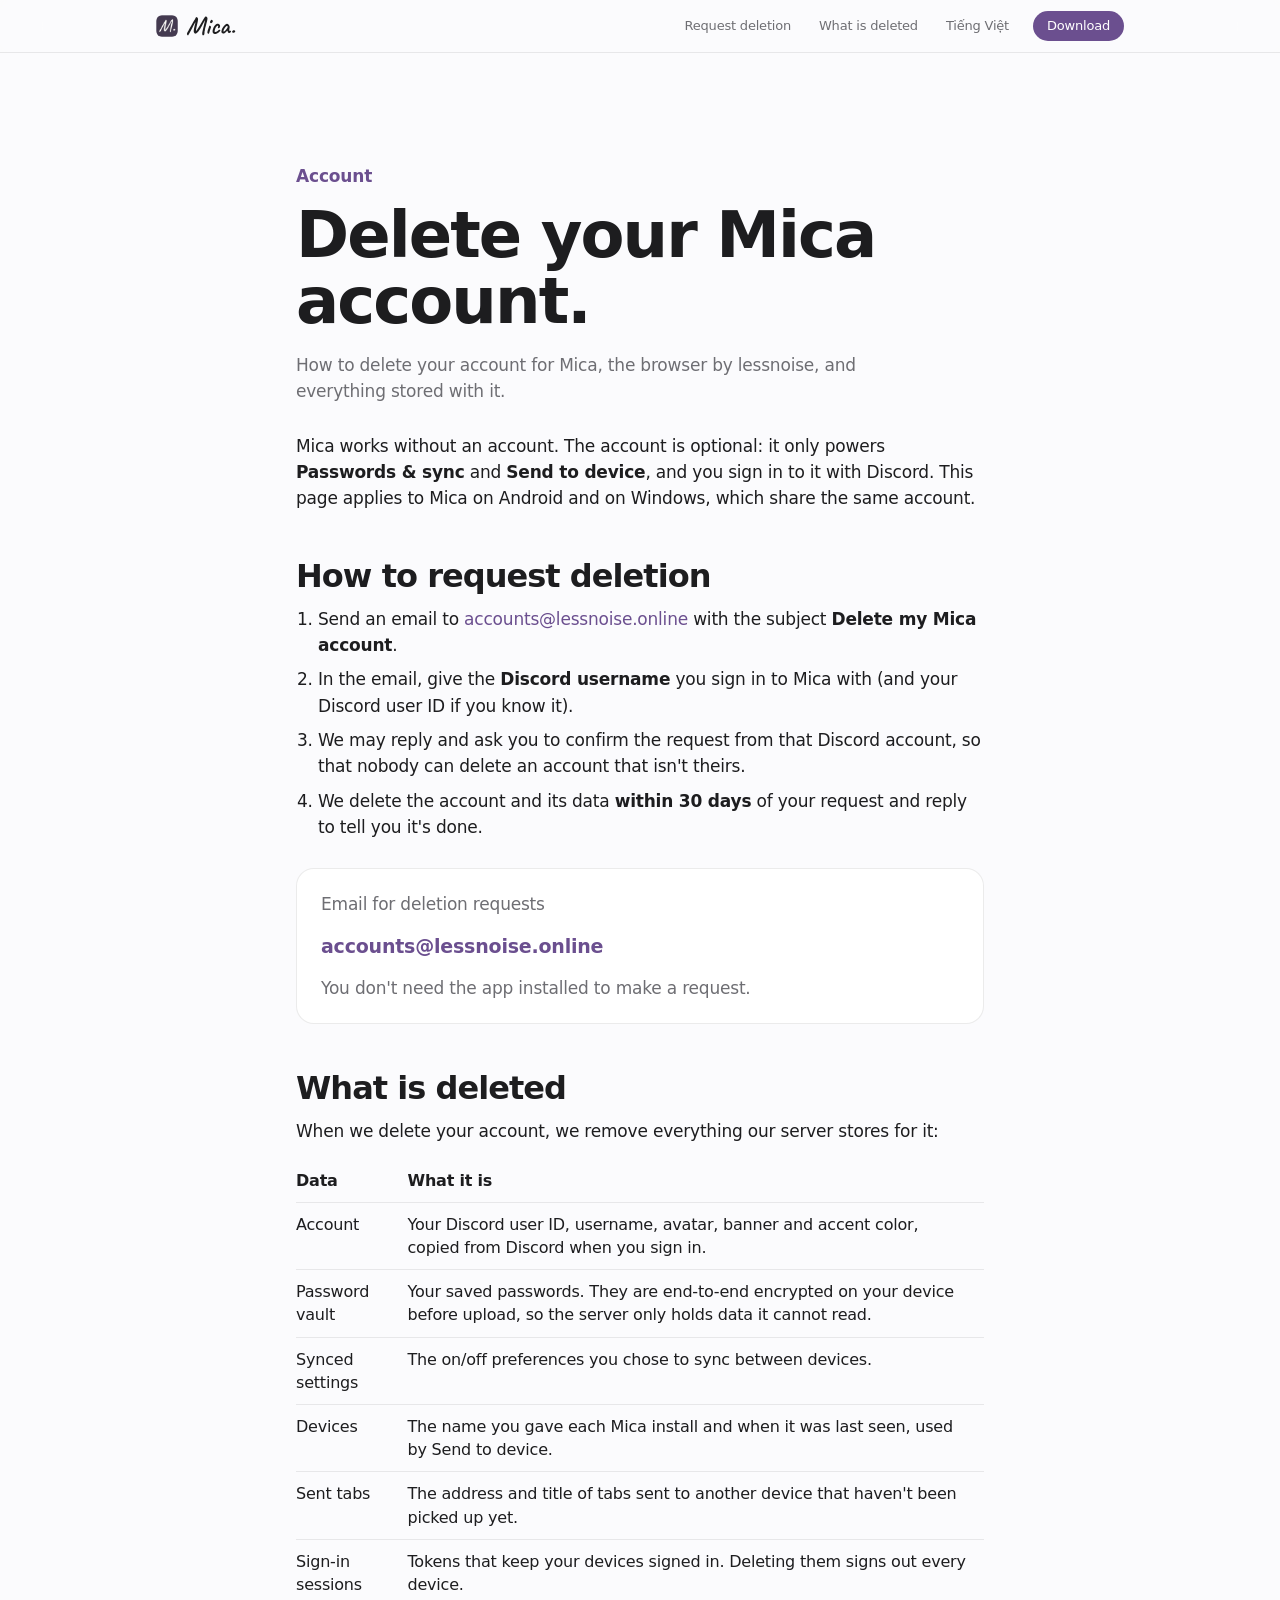
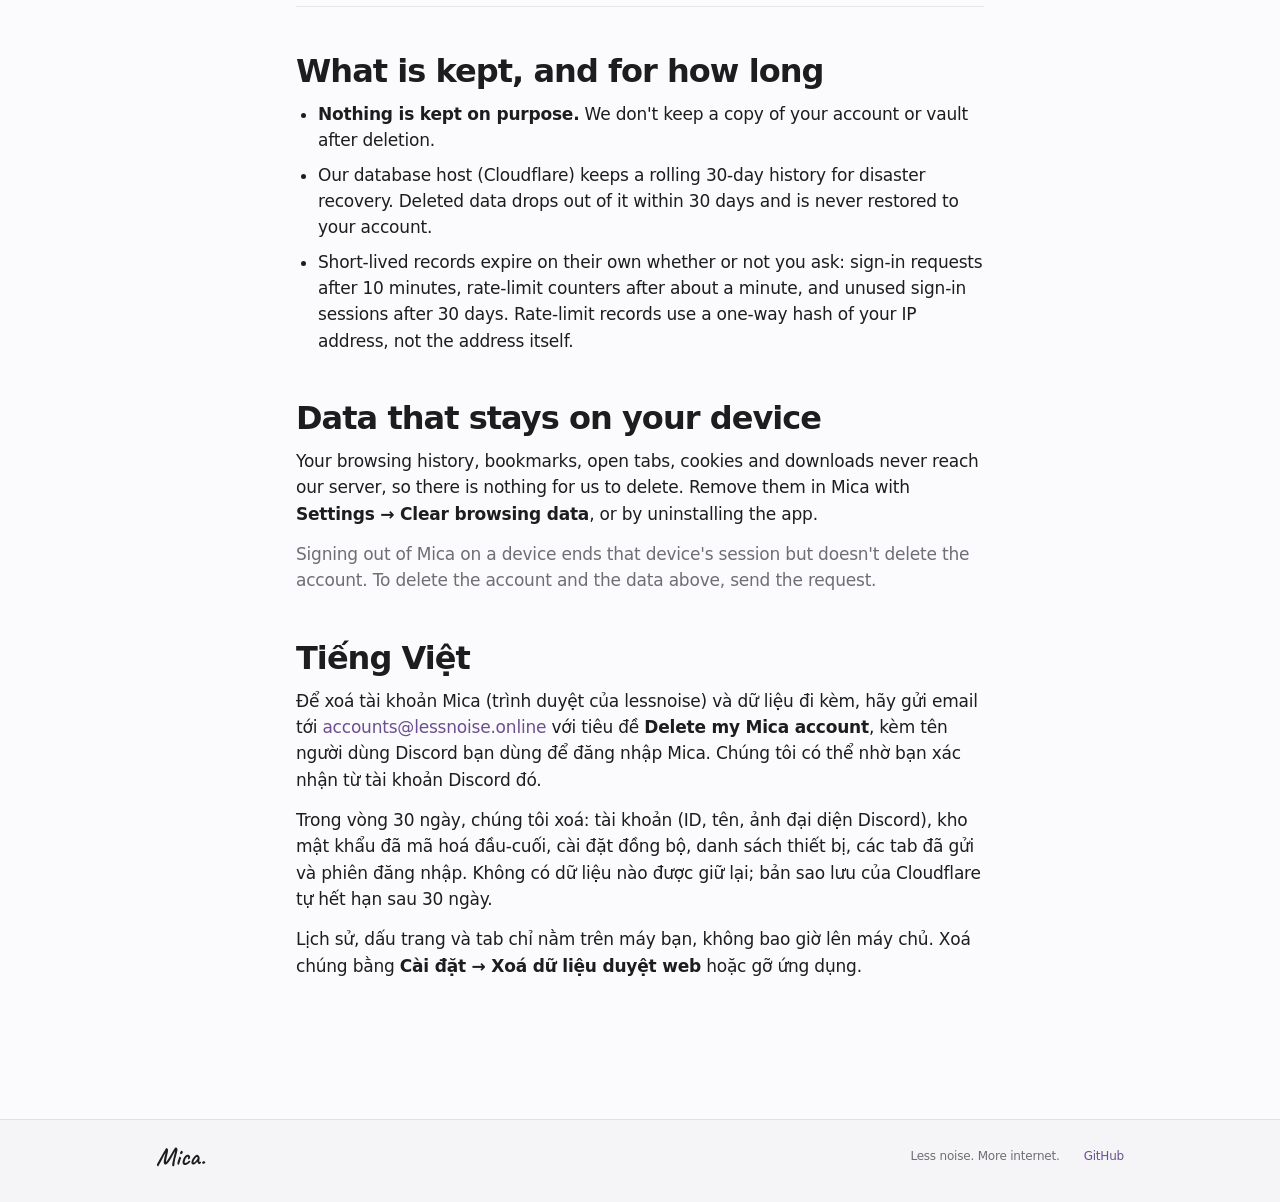
==== delete-account/index.html @ ea2b9a0c "Add account deletion page for Google Play Co-Authored-By: Claude Opus 5.5 <noreply@anthropic.com>" ====
<!doctype html>
<html lang="en">
<head>
<meta charset="utf-8">
<meta name="viewport" content="width=device-width, initial-scale=1">
<title>Delete your Mica account</title>
<meta name="description" content="How to delete your Mica account and the data stored with it. Mica is the browser by lessnoise.">
<link rel="canonical" href="https://lessnoise.online/delete-account">
<meta name="theme-color" content="#fbfbfd" media="(prefers-color-scheme: light)">
<meta name="theme-color" content="#000000" media="(prefers-color-scheme: dark)">
<link rel="icon" href="../assets/Mica.ico">
<link rel="apple-touch-icon" href="../assets/Mica.png">
<link rel="stylesheet" href="../style.css">
<style>
  /* Plain reading page: left-aligned prose on top of the site's tokens. */
  main > section.doc { max-width: 720px; margin: 0 auto; padding: clamp(56px, 9vw, 110px) 16px 0; text-align: left; }
  .doc h1 { font-size: clamp(40px, 7vw, 64px); }
  .doc .lede { margin: 18px 0 28px; }
  .doc h2 { font-size: clamp(24px, 3.4vw, 32px); margin: 48px 0 12px; }
  .doc p, .doc li { font-size: 17px; line-height: 1.55; }
  .doc p { margin: 0 0 14px; }
  .doc ol, .doc ul { margin: 0 0 14px; padding-left: 22px; }
  .doc li { margin-bottom: 8px; }
  .doc .muted { color: var(--muted); }
  .doc .card { margin: 28px 0 0; padding: 22px 24px; border-radius: 18px; background: var(--tile); border: 1px solid var(--line); }
  .doc .card p:last-child { margin-bottom: 0; }
  .doc .mail { font-size: 19px; font-weight: 600; overflow-wrap: anywhere; }
  .doc table { width: 100%; border-collapse: collapse; margin: 0 0 14px; font-size: 16px; }
  .doc th, .doc td { text-align: left; vertical-align: top; padding: 10px 12px 10px 0; border-bottom: 1px solid var(--line); line-height: 1.45; }
  .doc th { font-weight: 600; }
  @media (max-width: 560px) { .doc table, .doc tbody, .doc tr, .doc td { display: block; } .doc thead { display: none; } .doc td { border: 0; padding: 2px 0; } .doc tr { padding: 10px 0; border-bottom: 1px solid var(--line); } .doc td:first-child { font-weight: 600; } }
</style>
</head>
<body>
<header class="nav">
  <div class="nav-inner">
    <a class="brand" href="../" aria-label="Mica home"><img src="../assets/Mica.png" alt="" width="22" height="22"><span>Mica.</span></a>
    <nav aria-label="Sections">
      <a href="#request">Request deletion</a>
      <a href="#data">What is deleted</a>
      <a href="#vi" lang="vi">Tiếng Việt</a>
    </nav>
    <a class="pill pill-small" href="../#download">Download</a>
  </div>
</header>

<main>
  <section class="doc">
    <p class="eyebrow">Account</p>
    <h1>Delete your Mica account.</h1>
    <p class="lede">How to delete your account for Mica, the browser by lessnoise, and everything stored with it.</p>

    <p>Mica works without an account. The account is optional: it only powers <strong>Passwords &amp; sync</strong> and <strong>Send to device</strong>, and you sign in to it with Discord. This page applies to Mica on Android and on Windows, which share the same account.</p>

    <h2 id="request">How to request deletion</h2>
    <ol>
      <li>Send an email to <a class="link" href="mailto:accounts@lessnoise.online?subject=Delete%20my%20Mica%20account">accounts@lessnoise.online</a> with the subject <strong>Delete my Mica account</strong>.</li>
      <li>In the email, give the <strong>Discord username</strong> you sign in to Mica with (and your Discord user ID if you know it).</li>
      <li>We may reply and ask you to confirm the request from that Discord account, so that nobody can delete an account that isn't theirs.</li>
      <li>We delete the account and its data <strong>within 30 days</strong> of your request and reply to tell you it's done.</li>
    </ol>
    <div class="card">
      <p class="muted">Email for deletion requests</p>
      <p class="mail"><a class="link" href="mailto:accounts@lessnoise.online?subject=Delete%20my%20Mica%20account">accounts@lessnoise.online</a></p>
      <p class="muted">You don't need the app installed to make a request.</p>
    </div>

    <h2 id="data">What is deleted</h2>
    <p>When we delete your account, we remove everything our server stores for it:</p>
    <table>
      <thead><tr><th>Data</th><th>What it is</th></tr></thead>
      <tbody>
        <tr><td>Account</td><td>Your Discord user ID, username, avatar, banner and accent color, copied from Discord when you sign in.</td></tr>
        <tr><td>Password vault</td><td>Your saved passwords. They are end-to-end encrypted on your device before upload, so the server only holds data it cannot read.</td></tr>
        <tr><td>Synced settings</td><td>The on/off preferences you chose to sync between devices.</td></tr>
        <tr><td>Devices</td><td>The name you gave each Mica install and when it was last seen, used by Send to device.</td></tr>
        <tr><td>Sent tabs</td><td>The address and title of tabs sent to another device that haven't been picked up yet.</td></tr>
        <tr><td>Sign-in sessions</td><td>Tokens that keep your devices signed in. Deleting them signs out every device.</td></tr>
      </tbody>
    </table>

    <h2>What is kept, and for how long</h2>
    <ul>
      <li><strong>Nothing is kept on purpose.</strong> We don't keep a copy of your account or vault after deletion.</li>
      <li>Our database host (Cloudflare) keeps a rolling 30-day history for disaster recovery. Deleted data drops out of it within 30 days and is never restored to your account.</li>
      <li>Short-lived records expire on their own whether or not you ask: sign-in requests after 10 minutes, rate-limit counters after about a minute, and unused sign-in sessions after 30 days. Rate-limit records use a one-way hash of your IP address, not the address itself.</li>
    </ul>

    <h2>Data that stays on your device</h2>
    <p>Your browsing history, bookmarks, open tabs, cookies and downloads never reach our server, so there is nothing for us to delete. Remove them in Mica with <strong>Settings → Clear browsing data</strong>, or by uninstalling the app.</p>
    <p class="muted">Signing out of Mica on a device ends that device's session but doesn't delete the account. To delete the account and the data above, send the request.</p>

    <h2 id="vi" lang="vi">Tiếng Việt</h2>
    <div lang="vi">
      <p>Để xoá tài khoản Mica (trình duyệt của lessnoise) và dữ liệu đi kèm, hãy gửi email tới <a class="link" href="mailto:accounts@lessnoise.online?subject=Delete%20my%20Mica%20account">accounts@lessnoise.online</a> với tiêu đề <strong>Delete my Mica account</strong>, kèm tên người dùng Discord bạn dùng để đăng nhập Mica. Chúng tôi có thể nhờ bạn xác nhận từ tài khoản Discord đó.</p>
      <p>Trong vòng 30 ngày, chúng tôi xoá: tài khoản (ID, tên, ảnh đại diện Discord), kho mật khẩu đã mã hoá đầu-cuối, cài đặt đồng bộ, danh sách thiết bị, các tab đã gửi và phiên đăng nhập. Không có dữ liệu nào được giữ lại; bản sao lưu của Cloudflare tự hết hạn sau 30 ngày.</p>
      <p>Lịch sử, dấu trang và tab chỉ nằm trên máy bạn, không bao giờ lên máy chủ. Xoá chúng bằng <strong>Cài đặt → Xoá dữ liệu duyệt web</strong> hoặc gỡ ứng dụng.</p>
    </div>
  </section>
</main>

<footer>
  <div class="foot-inner">
    <span class="wordmark">Mica.</span>
    <span>Less noise. More internet.</span>
    <a class="link" href="https://github.com/RumiDaNeko/mica.">GitHub</a>
  </div>
</footer>
</body>
</html>
---- style.css ----
@font-face { font-family: "Caveat"; src: url("assets/Caveat.ttf") format("truetype"); font-display: swap; }

:root {
  --bg: #fbfbfd;
  --bg-alt: #f5f5f7;
  --tile: #ffffff;
  --ink: #1d1d1f;
  --muted: #6e6e73;
  --line: rgba(0, 0, 0, .08);
  --accent: #6b4f8f;
  --accent-ink: #ffffff;
  --tint: linear-gradient(95deg, #6b4f8f 10%, #a65e9a 60%, #d27a7a);
  --nav: rgba(251, 251, 253, .72);
  --shadow: 0 30px 60px -30px rgba(0, 0, 0, .35);
  /* Device frames: silver aluminium in light mode. */
  --metal-1: #e3e3e8; --metal-2: #c7c7cc; --metal-3: #8e8e93;
  --bezel: #0b0b0c;
  --font: -apple-system, BlinkMacSystemFont, "SF Pro Display", "Segoe UI Variable Display", "Segoe UI", system-ui, sans-serif;
}
@media (prefers-color-scheme: dark) {
  :root {
    --bg: #000000;
    --bg-alt: #0b0b0d;
    --tile: #161618;
    --ink: #f5f5f7;
    --muted: #a1a1a6;
    --line: rgba(255, 255, 255, .12);
    --accent: #c9b3ea;
    --accent-ink: #1d1d1f;
    --tint: linear-gradient(95deg, #c9b3ea 10%, #e7a6d6 60%, #f3b3a2);
    --nav: rgba(22, 22, 24, .72);
    --shadow: 0 30px 70px -24px rgba(0, 0, 0, .9);
    /* Space grey frames in dark mode. */
    --metal-1: #5a5a60; --metal-2: #3a3a3e; --metal-3: #1f1f22;
  }
}

* { box-sizing: border-box; }
html { scroll-behavior: smooth; -webkit-text-size-adjust: 100%; }
body { margin: 0; background: var(--bg); color: var(--ink); font: 17px/1.47 var(--font); letter-spacing: -0.012em; -webkit-font-smoothing: antialiased; overflow-x: hidden; }
a { color: inherit; text-decoration: none; }
img { display: block; max-width: 100%; height: auto; }
h1, h2, h3 { margin: 0; font-weight: 700; letter-spacing: -0.03em; }
.muted { color: var(--muted); }
.tint { background: var(--tint); -webkit-background-clip: text; background-clip: text; color: transparent; }

/* ---------- Nav ---------- */
.nav { position: sticky; top: 0; z-index: 10; background: var(--nav); backdrop-filter: saturate(180%) blur(20px); -webkit-backdrop-filter: saturate(180%) blur(20px); border-bottom: 1px solid var(--line); }
.nav-inner { max-width: 1000px; margin: 0 auto; height: 52px; padding: 0 16px; display: flex; align-items: center; gap: 24px; }
.brand { display: flex; align-items: center; gap: 8px; margin-right: auto; }
.brand img { border-radius: 6px; }
.brand span, .wordmark { font: 600 26px/1 "Caveat", cursive; letter-spacing: 0; }
.nav nav { display: flex; gap: 28px; font-size: 13px; }
.nav nav a { color: var(--muted); transition: color .2s; }
.nav nav a:hover { color: var(--ink); }

/* ---------- Buttons and links ---------- */
.pill { display: inline-flex; align-items: center; justify-content: center; gap: 8px; padding: 12px 24px; border-radius: 980px; background: var(--accent); color: var(--accent-ink); font-size: 17px; font-weight: 500; transition: filter .2s, transform .2s; }
.pill:hover { filter: brightness(1.08); }
.pill:active { transform: scale(.98); }
.pill svg { width: 18px; height: 18px; fill: none; stroke: currentColor; stroke-width: 2; stroke-linecap: round; stroke-linejoin: round; }
.pill-small { padding: 5px 14px; font-size: 13px; }
.pill-quiet { background: transparent; color: var(--accent); box-shadow: inset 0 0 0 1.5px var(--accent); }
.link { color: var(--accent); }
.link:hover { text-decoration: underline; }

/* ---------- Sections ---------- */
main > section { padding: clamp(80px, 12vw, 150px) 16px 0; text-align: center; }
.eyebrow { margin: 0 0 10px; font-size: clamp(17px, 2vw, 21px); font-weight: 600; color: var(--accent); letter-spacing: -0.01em; }
h1 { font-size: clamp(48px, 9vw, 96px); line-height: 1.02; }
h2 { font-size: clamp(36px, 6vw, 64px); line-height: 1.06; }
.lede { max-width: 640px; margin: 20px auto 0; font-size: clamp(19px, 2.3vw, 24px); line-height: 1.38; color: var(--muted); font-weight: 500; }
.hero { padding-top: clamp(56px, 9vw, 110px) !important; }
.cta { display: flex; flex-wrap: wrap; align-items: center; justify-content: center; gap: 14px 28px; margin-top: 32px; }
.meta { margin: 14px 0 0; font-size: 14px; color: var(--muted); min-height: 1.5em; }

/* ---------- Laptop frame ---------- */
.stage { margin: clamp(48px, 7vw, 80px) auto 0; max-width: 1060px; padding: 0 clamp(0px, 3vw, 40px); }
.laptop { position: relative; }
.lid {
  position: relative; background: var(--bezel);
  border-radius: clamp(10px, 2vw, 24px) clamp(10px, 2vw, 24px) 0 0;
  padding: clamp(10px, 2vw, 22px) clamp(10px, 2vw, 22px) clamp(14px, 2.6vw, 30px);
  box-shadow: 0 0 0 clamp(1px, .25vw, 3px) var(--metal-2), var(--shadow);
}
.camera { position: absolute; top: clamp(4px, .8vw, 9px); left: 50%; width: clamp(4px, .5vw, 6px); height: clamp(4px, .5vw, 6px); border-radius: 50%; background: #2a2a2e; transform: translateX(-50%); box-shadow: inset 0 0 0 1px #3d3d42; }
.display { aspect-ratio: 1280 / 840; overflow: hidden; border-radius: 3px; background: #000; }
.display img { width: 100%; height: 100%; object-fit: cover; object-position: top left; }
.base {
  position: relative; width: 116%; margin-left: -8%; height: clamp(12px, 1.9vw, 24px);
  background: linear-gradient(180deg, var(--metal-1) 0%, var(--metal-2) 45%, var(--metal-3) 100%);
  border-radius: 2px 2px 50% 50% / 2px 2px 100% 100%;
  box-shadow: 0 18px 30px -18px rgba(0, 0, 0, .55);
}
.notch { display: block; width: 14%; height: 45%; margin: 0 auto; background: linear-gradient(180deg, var(--metal-3), var(--metal-2)); border-radius: 0 0 12px 12px; opacity: .55; }

/* ---------- Close-up intro ---------- */
/* Always black, like a product film; space grey hardware in both themes. */
main > section.closeup { padding: 0; margin-top: clamp(80px, 12vw, 150px); background: #000; color: #f5f5f7; --metal-1: #5a5a60; --metal-2: #3a3a3e; --metal-3: #1f1f22; --shadow: 0 30px 80px -20px rgba(0, 0, 0, .9); }
.closeup-sticky { position: relative; display: flex; flex-direction: column; align-items: center; gap: 40px; padding: clamp(72px, 10vw, 120px) 16px; overflow: hidden; }
.closeup .eyebrow { color: #c9b3ea; }
.closeup-device { width: min(980px, 86vw, 92vh); transform-origin: 0 0; }
.closeup-caption { margin: 0; max-width: 560px; font-size: clamp(19px, 2.3vw, 24px); line-height: 1.38; font-weight: 500; color: #a1a1a6; }
.beam { display: none; }
/* Scroll-driven version (app.js adds .animated): the stage pins while the section scrolls past. */
.closeup.animated { height: 380vh; }
.closeup.animated .closeup-sticky { position: sticky; top: 0; height: 100vh; height: 100svh; display: block; padding: 0; }
.closeup.animated .closeup-head { position: absolute; left: 0; right: 0; top: 13vh; z-index: 2; padding: 0 16px; opacity: 0; }
.closeup.animated .closeup-device { position: absolute; left: 50%; top: 50%; opacity: 0; will-change: transform, opacity; }
.closeup.animated .closeup-caption { position: absolute; left: 0; right: 0; bottom: 7vh; margin: 0 auto; padding: 0 16px; opacity: 0; z-index: 2; }
.closeup.animated .beam { display: block; position: absolute; inset: 0; pointer-events: none; z-index: 1; }
.beam-line { position: absolute; left: 50%; top: 0; width: 2px; height: 46vh; margin-left: -1px; background: linear-gradient(to bottom, rgba(255, 255, 255, 0), #fff); box-shadow: 0 0 18px 4px rgba(255, 255, 255, .45); transform-origin: top; transform: scaleY(0); }
.beam-cone { position: absolute; left: 50%; top: 0; width: 70vw; height: 80vh; margin-left: -35vw; background: radial-gradient(60% 100% at 50% 0%, rgba(255, 255, 255, .16), rgba(255, 255, 255, 0) 70%); opacity: 0; }
.beam-spot { position: absolute; left: 50%; top: 46vh; width: 18vw; height: 4vh; margin: -2vh 0 0 -9vw; border-radius: 50%; background: radial-gradient(closest-side, rgba(255, 255, 255, .55), rgba(255, 255, 255, 0)); filter: blur(4px); opacity: 0; }

/* ---------- Hero laptop lid (opened by scrolling, see app.js) ---------- */
.hero .laptop { perspective: 2400px; }
.hero .lid { transform-origin: 50% 100%; will-change: transform; }

/* ---------- Statement: words light up as you scroll ---------- */
main > section.statement { max-width: 1000px; margin: 0 auto; text-align: left; }
.statement-text { margin: 0; font-size: clamp(32px, 5.2vw, 60px); line-height: 1.12; font-weight: 700; letter-spacing: -0.035em; }
.statement-text .w { opacity: .16; transition: opacity .3s ease; }
.statement-text .w.lit { opacity: 1; }

/* ---------- Stacked screenshots (before / after) ---------- */
.layers { position: relative; }
.layers img { display: block; width: 100%; }
.layers .layer-after { position: absolute; inset: 0; height: 100%; object-fit: cover; object-position: top left; }

/* ---------- Spotlight keys scene ---------- */
main > section.keys { background: var(--bg-alt); padding-bottom: clamp(80px, 12vw, 150px); margin-top: clamp(80px, 12vw, 150px); }
.keys-sticky { display: flex; flex-direction: column; align-items: center; gap: 36px; }
.keycaps { display: flex; align-items: center; gap: 14px; }
.keycaps kbd { display: grid; place-items: center; min-width: 84px; height: 84px; padding: 0 22px; border-radius: 16px; font: 600 24px var(--font); color: var(--ink); background: linear-gradient(180deg, #ffffff, #f1f1f4); box-shadow: inset 0 1px 0 #fff, 0 6px 0 #c7c7cc, 0 14px 26px -8px rgba(0, 0, 0, .3); transition: none; }
.keycaps .plus { font-size: 28px; color: var(--muted); font-weight: 500; }
.keys-monitor { width: min(880px, 86vw); margin: 0; }
.keys-caption, .themes-caption { margin: 0; max-width: 600px; font-size: clamp(19px, 2.3vw, 24px); line-height: 1.38; font-weight: 500; color: var(--muted); }
@media (prefers-color-scheme: dark) {
  .keycaps kbd { background: linear-gradient(180deg, #3a3a3e, #2c2c2e); box-shadow: inset 0 1px 0 rgba(255, 255, 255, .12), 0 6px 0 #111113, 0 14px 26px -8px rgba(0, 0, 0, .8); }
}

/* ---------- Light to dark scene ---------- */
main > section.themes { margin-top: clamp(80px, 12vw, 150px); padding-bottom: clamp(80px, 12vw, 150px); }
.themes-sticky { display: flex; flex-direction: column; align-items: center; gap: 36px; }
.themes-laptop { width: min(940px, 86vw); }
.sweep { display: none; }

/* ---------- Pinned scenes (app.js adds .animated) ---------- */
.animated .keys-sticky, .animated .themes-sticky { position: sticky; top: 0; height: 100vh; height: 100svh; display: block; padding: 0; overflow: hidden; }
main > section.keys.animated { height: 340vh; padding: 0; }
main > section.themes.animated { height: 320vh; padding: 0; transition: none; }
.animated .keys-head, .animated .themes-head { position: absolute; left: 0; right: 0; top: 9vh; padding: 0 16px; z-index: 3; }
.animated .keycaps { position: absolute; left: 50%; top: 50%; z-index: 4; transform: translate(-50%, -50%); }
.animated .keys-monitor, .animated .themes-laptop { position: absolute; left: 50%; top: 56%; transform: translate(-50%, -50%); width: min(880px, 84vw, 80vh); will-change: transform; }
.animated .keys-caption, .animated .themes-caption { position: absolute; left: 0; right: 0; bottom: 6vh; margin: 0 auto; padding: 0 16px; opacity: 0; z-index: 3; }
/* The Spotlight caption lands over the zoomed screen: fade the screen out behind it. */
.animated .keys-caption { bottom: 0; max-width: none; padding: 150px max(16px, calc(50% - 320px)) 8vh; background: linear-gradient(to bottom, transparent, var(--bg-alt) 62%); }
.animated .layer-after { will-change: opacity, clip-path; }
.animated .sweep { display: block; position: absolute; top: 0; bottom: 0; left: 100%; width: 3px; margin-left: -1.5px; background: #fff; box-shadow: 0 0 24px 6px rgba(255, 255, 255, .7), 0 0 80px 20px rgba(201, 179, 234, .45); opacity: 0; z-index: 2; }

/* ---------- Monitor frame ---------- */
.monitor { max-width: 960px; margin: clamp(44px, 6vw, 72px) auto 0; }
.panel { background: var(--bezel); padding: clamp(7px, 1.1vw, 14px); border-radius: clamp(10px, 1.6vw, 20px); box-shadow: 0 0 0 clamp(1px, .2vw, 2px) var(--metal-2), var(--shadow); }
.panel img { width: 100%; border-radius: 3px; }
.neck { width: 15%; height: clamp(36px, 7vw, 92px); margin: 0 auto; background: linear-gradient(90deg, var(--metal-2), var(--metal-1) 50%, var(--metal-2)); clip-path: polygon(10% 0, 90% 0, 100% 100%, 0 100%); }
.foot { width: 32%; height: clamp(6px, .9vw, 11px); margin: 0 auto; background: linear-gradient(180deg, var(--metal-1), var(--metal-3)); border-radius: 3px 3px 12px 12px; box-shadow: 0 14px 24px -12px rgba(0, 0, 0, .5); }

/* ---------- Feature tiles ---------- */
.features { max-width: 1080px; margin: 0 auto; }
.bento { display: grid; grid-template-columns: repeat(3, 1fr); grid-auto-flow: dense; gap: 20px; margin-top: clamp(40px, 6vw, 64px); text-align: left; }
.tile { position: relative; display: flex; flex-direction: column; min-height: 440px; padding: clamp(24px, 3vw, 36px) clamp(24px, 3vw, 36px) 0; border-radius: 28px; background: var(--tile); overflow: hidden; box-shadow: 0 1px 0 var(--line), 0 12px 40px -24px rgba(0, 0, 0, .25); }
.tile-wide { grid-column: span 2; }
.tile-tall { grid-row: span 2; }
.tile-dark { background: #000; color: #f5f5f7; }
.tile-dark .tile-copy p:not(.eyebrow) { color: #a1a1a6; }
.tile-dark .eyebrow { color: #c9b3ea; }
.tile-copy { max-width: 440px; }
.tile .eyebrow { font-size: 15px; margin-bottom: 6px; }
.tile h3 { font-size: clamp(24px, 2.6vw, 32px); line-height: 1.1; }
.tile-copy p:not(.eyebrow) { margin: 10px 0 0; color: var(--muted); font-size: 17px; }
/* Screenshots bleed off the bottom of their tile; tall ones are cropped from the top so tiles stay even. */
.shot-float { margin: 28px 0 -28px; width: 100%; max-height: 340px; object-fit: cover; object-position: top; border-radius: 14px; box-shadow: 0 0 0 1px var(--line), 0 24px 50px -22px rgba(0, 0, 0, .45); }
.tile-wide .shot-float { width: 82%; max-height: 300px; margin-left: auto; margin-right: auto; }
/* The sidebar capture has a transparent background; give it the light theme it was taken in. */
.shot-sidebar { margin: 28px auto -40px; width: min(62%, 260px); border-radius: 18px; background: #faf8f4; box-shadow: 0 0 0 1px var(--line), 0 24px 50px -22px rgba(0, 0, 0, .45); }

/* ---------- Download ---------- */
.download { max-width: 960px; margin: 0 auto; }
.options { display: grid; grid-template-columns: repeat(2, 1fr); gap: 20px; margin-top: clamp(36px, 5vw, 56px); }
.option { position: relative; display: flex; flex-direction: column; align-items: center; gap: 10px; padding: 40px 28px 32px; border-radius: 28px; background: var(--tile); box-shadow: 0 1px 0 var(--line), 0 12px 40px -24px rgba(0, 0, 0, .25); }
.option.recommended { box-shadow: 0 0 0 2px var(--accent), 0 18px 50px -24px rgba(107, 79, 143, .5); }
.option h3 { font-size: 32px; }
.option p { margin: 0; color: var(--muted); max-width: 320px; }
.option .size { font-size: 15px; font-weight: 600; color: var(--ink); }
.option .pill { margin-top: auto; }
.option > p:last-of-type { margin-bottom: 18px; }
.badge { position: absolute; top: -13px; left: 50%; transform: translateX(-50%); padding: 4px 12px; border-radius: 980px; background: var(--accent); color: var(--accent-ink); font-size: 12px; font-weight: 600; white-space: nowrap; }
.fine { max-width: 640px; margin: 28px auto 0; font-size: 14px; color: var(--muted); }

/* ---------- Releases ---------- */
.releases { max-width: 820px; margin: 0 auto; }
.release-list { list-style: none; padding: 0; margin: 40px 0 24px; display: grid; gap: 16px; text-align: left; }
.release-list li { background: var(--tile); border-radius: 22px; padding: 24px 28px; box-shadow: 0 1px 0 var(--line); }
.release-list .head { display: flex; flex-wrap: wrap; align-items: baseline; gap: 6px 14px; }
.release-list h3 { font-size: 22px; letter-spacing: -0.02em; }
.release-list .badge-inline { font-size: 12px; font-weight: 600; color: var(--accent); }
.release-list time { font-size: 14px; color: var(--muted); }
.release-list .notes { margin-top: 10px; color: var(--muted); font-size: 15px; white-space: pre-line; overflow-wrap: anywhere; }
.release-list .notes:empty { display: none; }
.release-list .notes.clamped { max-height: 9.6em; overflow: hidden; -webkit-mask-image: linear-gradient(#000 55%, transparent); mask-image: linear-gradient(#000 55%, transparent); }
.release-list .more { margin-top: 8px; padding: 0; border: 0; background: none; color: var(--accent); font: 500 15px var(--font); cursor: pointer; }

/* ---------- Footer ---------- */
footer { margin-top: clamp(80px, 12vw, 140px); background: var(--bg-alt); border-top: 1px solid var(--line); }
.foot-inner { max-width: 1000px; margin: 0 auto; padding: 24px 16px 32px; display: flex; flex-wrap: wrap; align-items: center; gap: 8px 24px; font-size: 12px; color: var(--muted); }
.foot-inner .wordmark { color: var(--ink); margin-right: auto; }

/* ---------- Scroll reveal (only when JS runs, so content is never hidden without it) ---------- */
.js .reveal, .js .reveal-scale { opacity: 0; transition: opacity 1s cubic-bezier(.2, .7, .2, 1), transform 1s cubic-bezier(.2, .7, .2, 1); }
.js .reveal { transform: translateY(28px); }
.js .reveal-scale { transform: translateY(40px) scale(.94); transition-duration: 1.3s; }
.js .reveal.in, .js .reveal-scale.in { opacity: 1; transform: none; }

/* ---------- Narrow screens ---------- */
@media (max-width: 860px) {
  .bento { grid-template-columns: 1fr; }
  .tile-wide, .tile-tall { grid-column: auto; grid-row: auto; }
  .tile { min-height: 0; }
  .tile-wide .shot-float { width: 100%; }
  .options { grid-template-columns: 1fr; gap: 28px; }
}
@media (max-width: 600px) {
  .nav nav { display: none; }
  .base { width: 108%; margin-left: -4%; }
}
@media (prefers-reduced-motion: reduce) {
  html { scroll-behavior: auto; }
  .js .reveal, .js .reveal-scale { opacity: 1; transform: none; transition: none; }
  .pill { transition: none; }
}
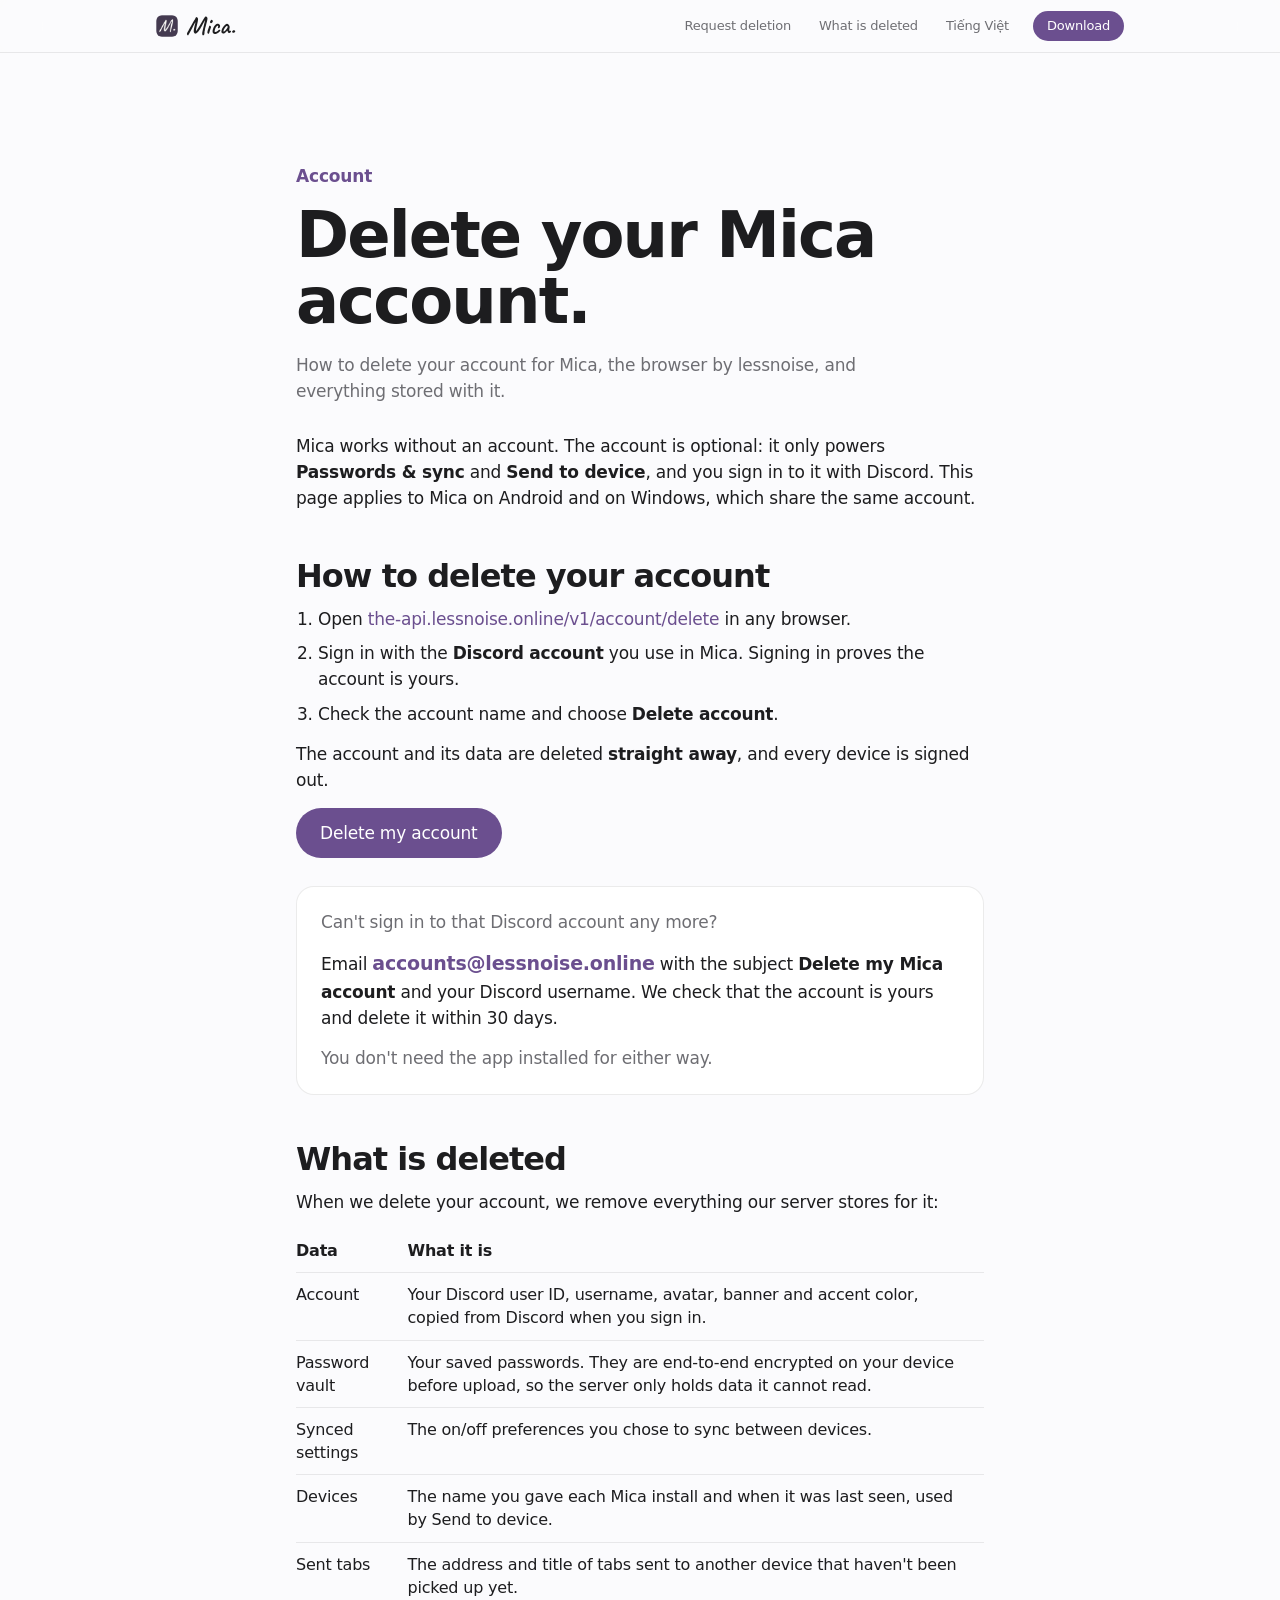
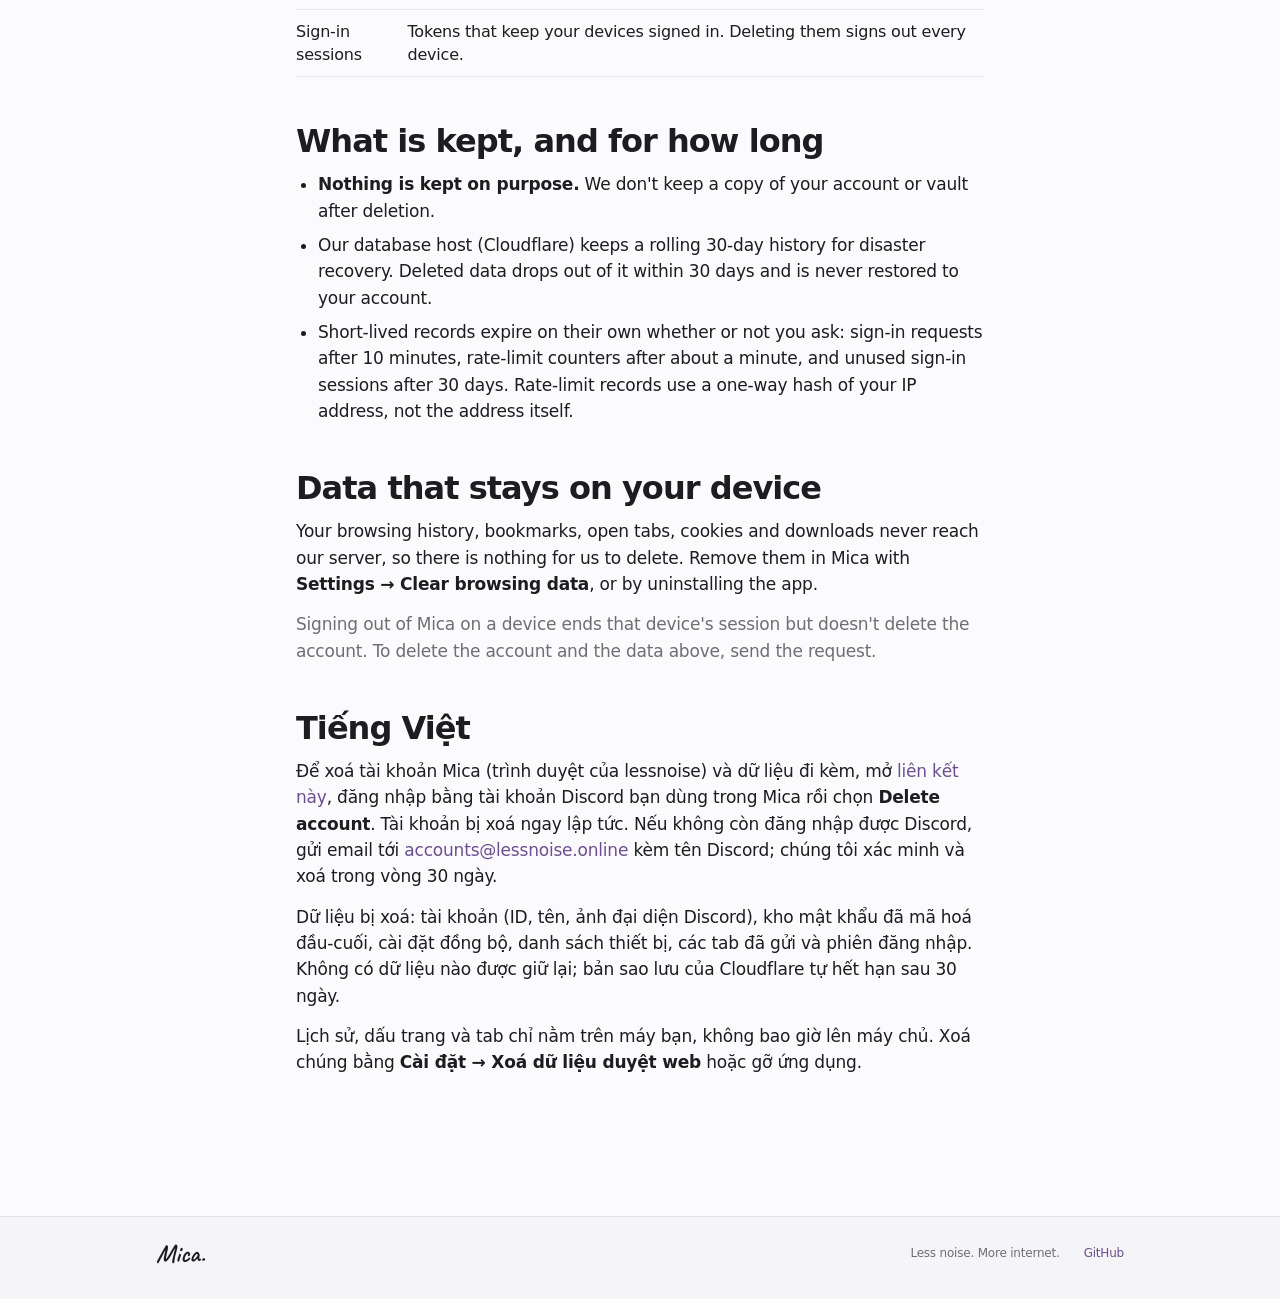
==== commit 0cc3b8f2: "Delete-account page: self-serve deletion via Discord sign-in, email as fallback Co-Authored-By: Clau" ====
--- a/delete-account/index.html
+++ b/delete-account/index.html
@@ -52,17 +52,18 @@
 
     <p>Mica works without an account. The account is optional: it only powers <strong>Passwords &amp; sync</strong> and <strong>Send to device</strong>, and you sign in to it with Discord. This page applies to Mica on Android and on Windows, which share the same account.</p>
 
-    <h2 id="request">How to request deletion</h2>
+    <h2 id="request">How to delete your account</h2>
     <ol>
-      <li>Send an email to <a class="link" href="mailto:accounts@lessnoise.online?subject=Delete%20my%20Mica%20account">accounts@lessnoise.online</a> with the subject <strong>Delete my Mica account</strong>.</li>
-      <li>In the email, give the <strong>Discord username</strong> you sign in to Mica with (and your Discord user ID if you know it).</li>
-      <li>We may reply and ask you to confirm the request from that Discord account, so that nobody can delete an account that isn't theirs.</li>
-      <li>We delete the account and its data <strong>within 30 days</strong> of your request and reply to tell you it's done.</li>
+      <li>Open <a class="link" href="https://the-api.lessnoise.online/v1/account/delete">the-api.lessnoise.online/v1/account/delete</a> in any browser.</li>
+      <li>Sign in with the <strong>Discord account</strong> you use in Mica. Signing in proves the account is yours.</li>
+      <li>Check the account name and choose <strong>Delete account</strong>.</li>
     </ol>
+    <p>The account and its data are deleted <strong>straight away</strong>, and every device is signed out.</p>
+    <p><a class="pill" href="https://the-api.lessnoise.online/v1/account/delete">Delete my account</a></p>
     <div class="card">
-      <p class="muted">Email for deletion requests</p>
-      <p class="mail"><a class="link" href="mailto:accounts@lessnoise.online?subject=Delete%20my%20Mica%20account">accounts@lessnoise.online</a></p>
-      <p class="muted">You don't need the app installed to make a request.</p>
+      <p class="muted">Can't sign in to that Discord account any more?</p>
+      <p>Email <a class="link mail" href="mailto:accounts@lessnoise.online?subject=Delete%20my%20Mica%20account">accounts@lessnoise.online</a> with the subject <strong>Delete my Mica account</strong> and your Discord username. We check that the account is yours and delete it within 30 days.</p>
+      <p class="muted">You don't need the app installed for either way.</p>
     </div>
 
     <h2 id="data">What is deleted</h2>
@@ -92,8 +93,8 @@
 
     <h2 id="vi" lang="vi">Tiếng Việt</h2>
     <div lang="vi">
-      <p>Để xoá tài khoản Mica (trình duyệt của lessnoise) và dữ liệu đi kèm, hãy gửi email tới <a class="link" href="mailto:accounts@lessnoise.online?subject=Delete%20my%20Mica%20account">accounts@lessnoise.online</a> với tiêu đề <strong>Delete my Mica account</strong>, kèm tên người dùng Discord bạn dùng để đăng nhập Mica. Chúng tôi có thể nhờ bạn xác nhận từ tài khoản Discord đó.</p>
-      <p>Trong vòng 30 ngày, chúng tôi xoá: tài khoản (ID, tên, ảnh đại diện Discord), kho mật khẩu đã mã hoá đầu-cuối, cài đặt đồng bộ, danh sách thiết bị, các tab đã gửi và phiên đăng nhập. Không có dữ liệu nào được giữ lại; bản sao lưu của Cloudflare tự hết hạn sau 30 ngày.</p>
+      <p>Để xoá tài khoản Mica (trình duyệt của lessnoise) và dữ liệu đi kèm, mở <a class="link" href="https://the-api.lessnoise.online/v1/account/delete">liên kết này</a>, đăng nhập bằng tài khoản Discord bạn dùng trong Mica rồi chọn <strong>Delete account</strong>. Tài khoản bị xoá ngay lập tức. Nếu không còn đăng nhập được Discord, gửi email tới <a class="link" href="mailto:accounts@lessnoise.online?subject=Delete%20my%20Mica%20account">accounts@lessnoise.online</a> kèm tên Discord; chúng tôi xác minh và xoá trong vòng 30 ngày.</p>
+      <p>Dữ liệu bị xoá: tài khoản (ID, tên, ảnh đại diện Discord), kho mật khẩu đã mã hoá đầu-cuối, cài đặt đồng bộ, danh sách thiết bị, các tab đã gửi và phiên đăng nhập. Không có dữ liệu nào được giữ lại; bản sao lưu của Cloudflare tự hết hạn sau 30 ngày.</p>
       <p>Lịch sử, dấu trang và tab chỉ nằm trên máy bạn, không bao giờ lên máy chủ. Xoá chúng bằng <strong>Cài đặt → Xoá dữ liệu duyệt web</strong> hoặc gỡ ứng dụng.</p>
     </div>
   </section>
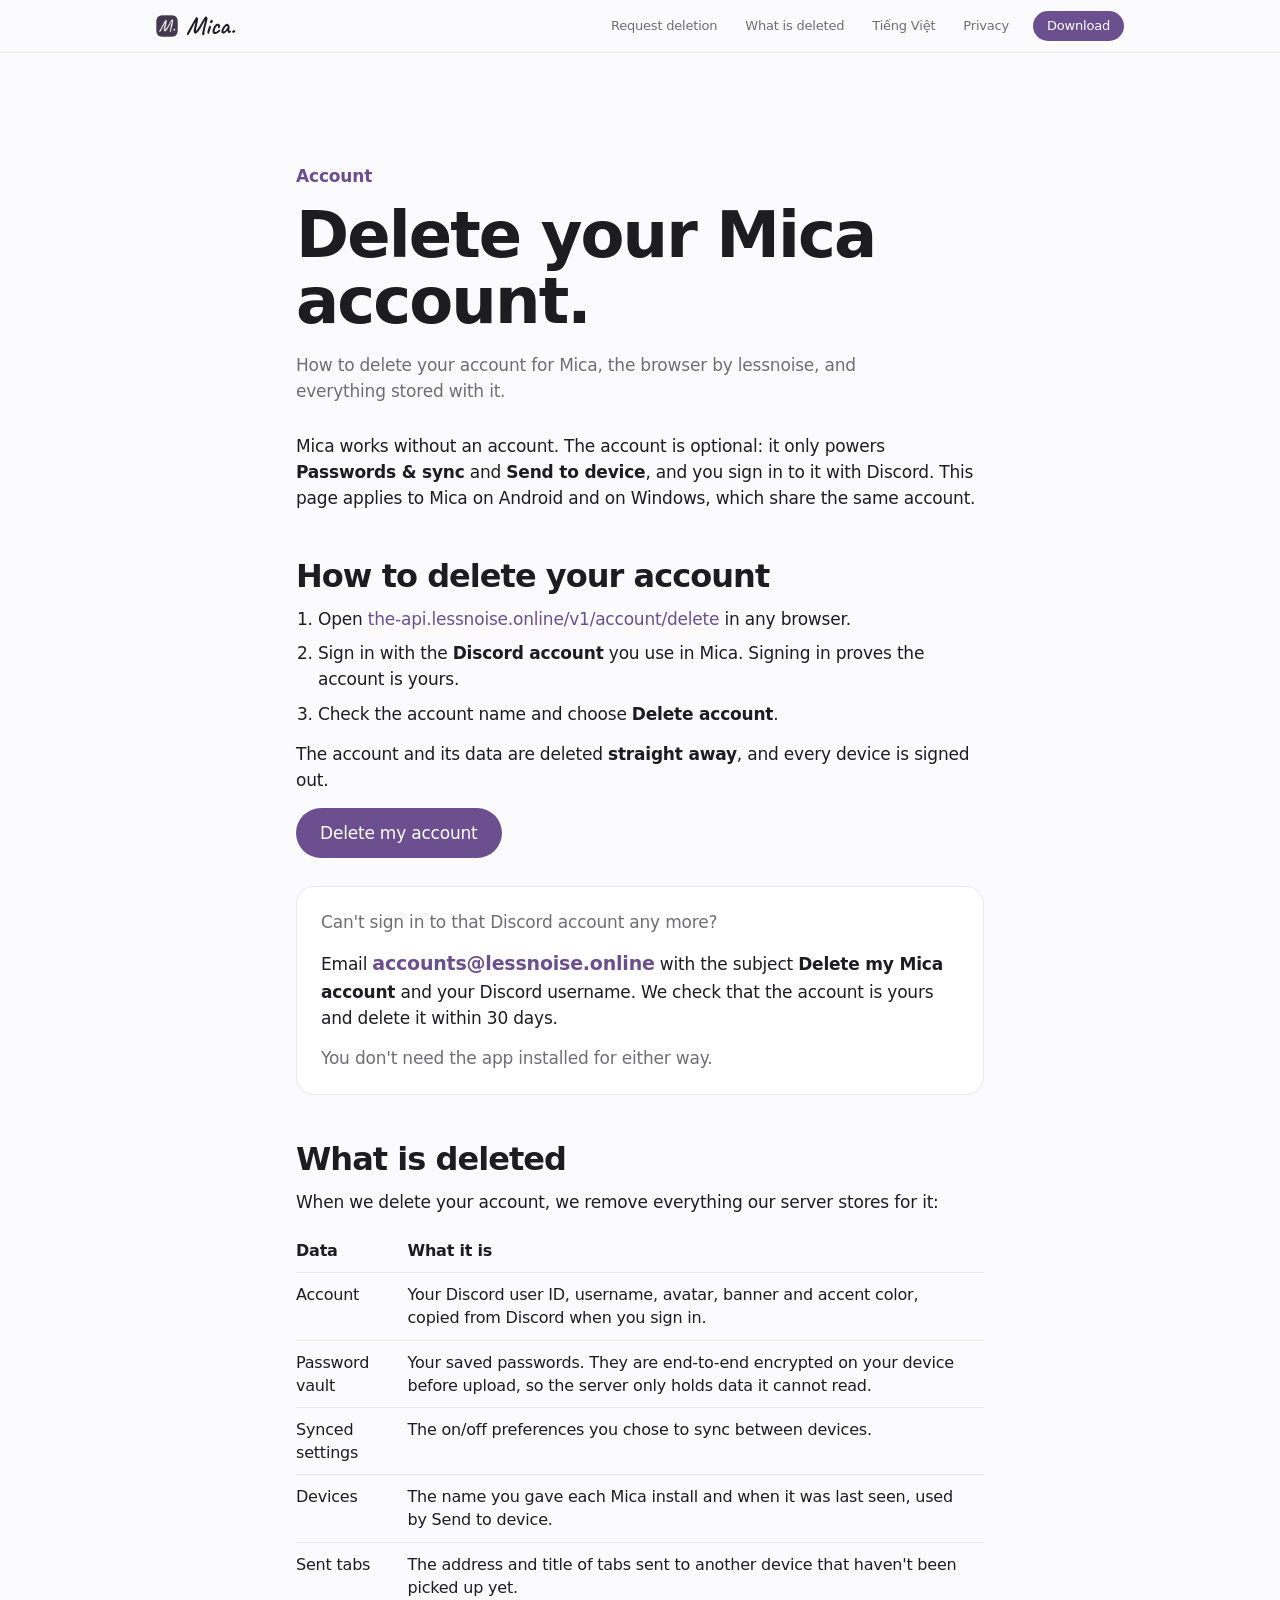
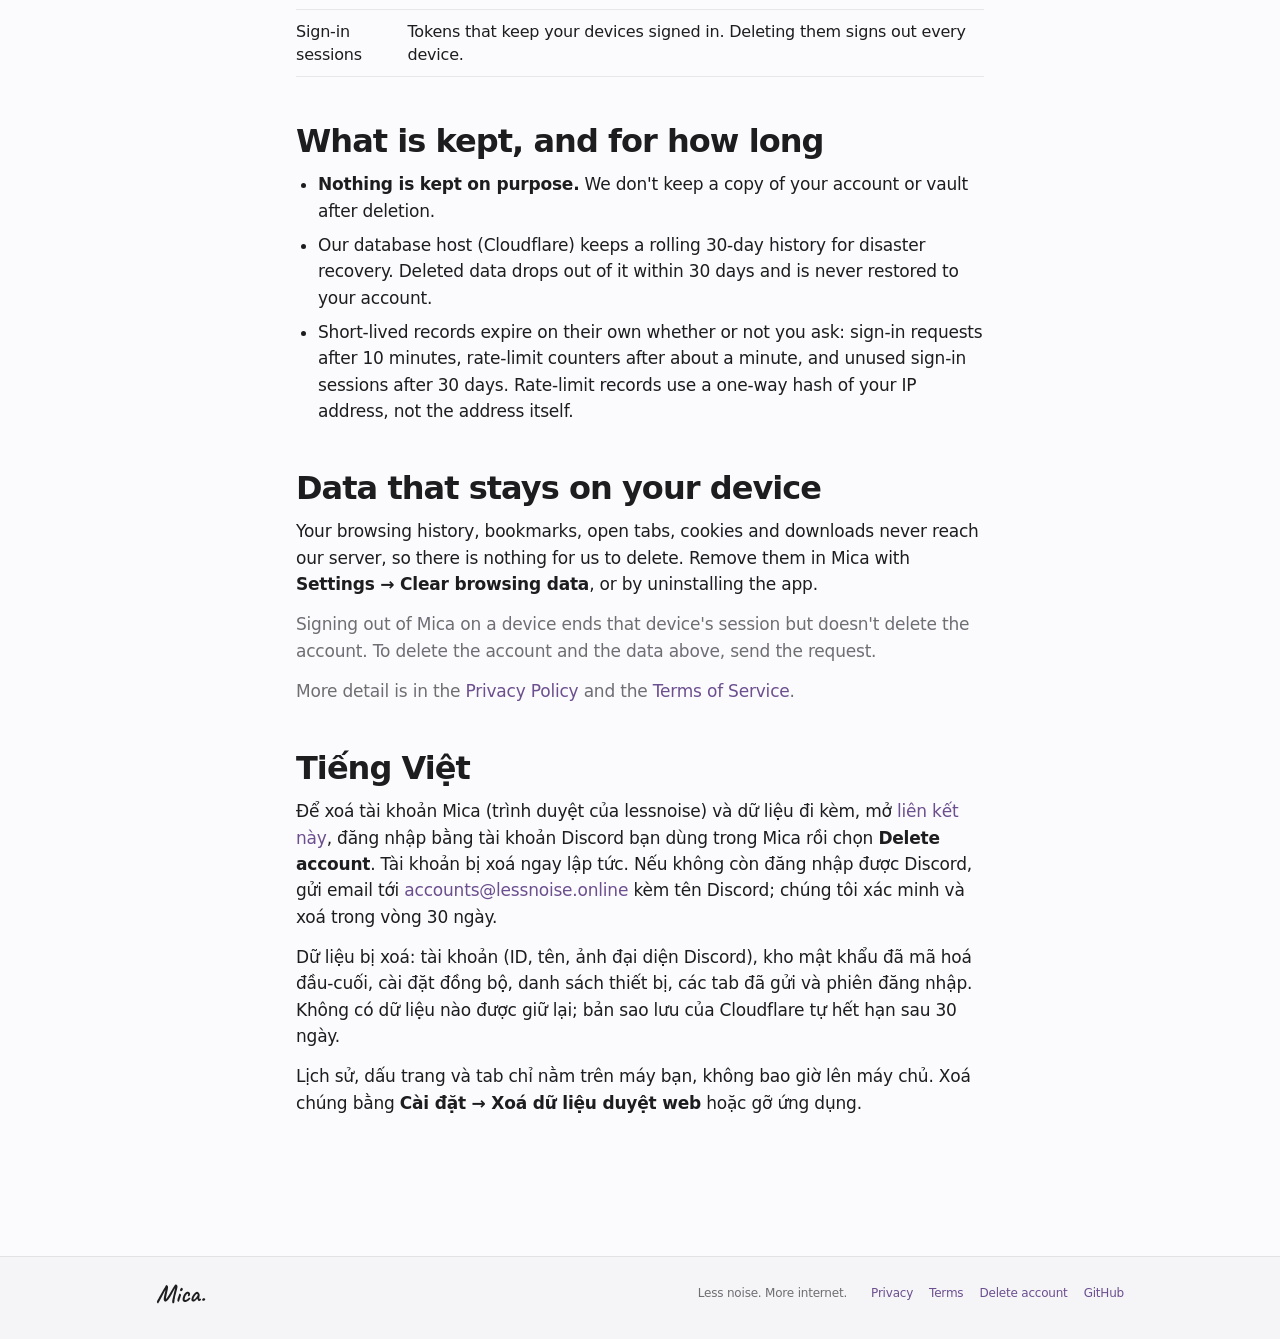
==== commit 8a3b4fe6: "Add privacy policy and terms of service pages Co-Authored-By: Claude Opus 5.5 <noreply@anthropic.com" ====
--- a/delete-account/index.html
+++ b/delete-account/index.html
@@ -11,25 +11,6 @@
 <link rel="icon" href="../assets/Mica.ico">
 <link rel="apple-touch-icon" href="../assets/Mica.png">
 <link rel="stylesheet" href="../style.css">
-<style>
-  /* Plain reading page: left-aligned prose on top of the site's tokens. */
-  main > section.doc { max-width: 720px; margin: 0 auto; padding: clamp(56px, 9vw, 110px) 16px 0; text-align: left; }
-  .doc h1 { font-size: clamp(40px, 7vw, 64px); }
-  .doc .lede { margin: 18px 0 28px; }
-  .doc h2 { font-size: clamp(24px, 3.4vw, 32px); margin: 48px 0 12px; }
-  .doc p, .doc li { font-size: 17px; line-height: 1.55; }
-  .doc p { margin: 0 0 14px; }
-  .doc ol, .doc ul { margin: 0 0 14px; padding-left: 22px; }
-  .doc li { margin-bottom: 8px; }
-  .doc .muted { color: var(--muted); }
-  .doc .card { margin: 28px 0 0; padding: 22px 24px; border-radius: 18px; background: var(--tile); border: 1px solid var(--line); }
-  .doc .card p:last-child { margin-bottom: 0; }
-  .doc .mail { font-size: 19px; font-weight: 600; overflow-wrap: anywhere; }
-  .doc table { width: 100%; border-collapse: collapse; margin: 0 0 14px; font-size: 16px; }
-  .doc th, .doc td { text-align: left; vertical-align: top; padding: 10px 12px 10px 0; border-bottom: 1px solid var(--line); line-height: 1.45; }
-  .doc th { font-weight: 600; }
-  @media (max-width: 560px) { .doc table, .doc tbody, .doc tr, .doc td { display: block; } .doc thead { display: none; } .doc td { border: 0; padding: 2px 0; } .doc tr { padding: 10px 0; border-bottom: 1px solid var(--line); } .doc td:first-child { font-weight: 600; } }
-</style>
 </head>
 <body>
 <header class="nav">
@@ -39,6 +20,7 @@
       <a href="#request">Request deletion</a>
       <a href="#data">What is deleted</a>
       <a href="#vi" lang="vi">Tiếng Việt</a>
+      <a href="../privacy/">Privacy</a>
     </nav>
     <a class="pill pill-small" href="../#download">Download</a>
   </div>
@@ -91,6 +73,8 @@
     <p>Your browsing history, bookmarks, open tabs, cookies and downloads never reach our server, so there is nothing for us to delete. Remove them in Mica with <strong>Settings → Clear browsing data</strong>, or by uninstalling the app.</p>
     <p class="muted">Signing out of Mica on a device ends that device's session but doesn't delete the account. To delete the account and the data above, send the request.</p>
 
+    <p class="muted">More detail is in the <a class="link" href="../privacy/">Privacy Policy</a> and the <a class="link" href="../terms/">Terms of Service</a>.</p>
+
     <h2 id="vi" lang="vi">Tiếng Việt</h2>
     <div lang="vi">
       <p>Để xoá tài khoản Mica (trình duyệt của lessnoise) và dữ liệu đi kèm, mở <a class="link" href="https://the-api.lessnoise.online/v1/account/delete">liên kết này</a>, đăng nhập bằng tài khoản Discord bạn dùng trong Mica rồi chọn <strong>Delete account</strong>. Tài khoản bị xoá ngay lập tức. Nếu không còn đăng nhập được Discord, gửi email tới <a class="link" href="mailto:accounts@lessnoise.online?subject=Delete%20my%20Mica%20account">accounts@lessnoise.online</a> kèm tên Discord; chúng tôi xác minh và xoá trong vòng 30 ngày.</p>
@@ -104,7 +88,7 @@
   <div class="foot-inner">
     <span class="wordmark">Mica.</span>
     <span>Less noise. More internet.</span>
-    <a class="link" href="https://github.com/RumiDaNeko/mica.">GitHub</a>
+    <span class="foot-links"><a class="link" href="../privacy/">Privacy</a><a class="link" href="../terms/">Terms</a><a class="link" href="../delete-account/">Delete account</a><a class="link" href="https://github.com/RumiDaNeko/mica.">GitHub</a></span>
   </div>
 </footer>
 </body>
--- a/style.css
+++ b/style.css
@@ -239,3 +239,23 @@
   .js .reveal, .js .reveal-scale { opacity: 1; transform: none; transition: none; }
   .pill { transition: none; }
 }
+
+/* ---------- Reading pages (privacy, terms, delete account) ---------- */
+main > section.doc { max-width: 720px; margin: 0 auto; padding: clamp(56px, 9vw, 110px) 16px 0; text-align: left; }
+.doc h1 { font-size: clamp(40px, 7vw, 64px); }
+.doc .lede { margin: 18px 0 28px; }
+.doc h2 { font-size: clamp(24px, 3.4vw, 32px); margin: 48px 0 12px; }
+.doc p, .doc li { font-size: 17px; line-height: 1.55; }
+.doc p { margin: 0 0 14px; }
+.doc ol, .doc ul { margin: 0 0 14px; padding-left: 22px; }
+.doc li { margin-bottom: 8px; }
+.doc .muted { color: var(--muted); }
+.doc .card { margin: 28px 0 0; padding: 22px 24px; border-radius: 18px; background: var(--tile); border: 1px solid var(--line); }
+.doc .card p:last-child { margin-bottom: 0; }
+.doc .mail { font-size: 19px; font-weight: 600; overflow-wrap: anywhere; }
+.doc table { width: 100%; border-collapse: collapse; margin: 0 0 14px; font-size: 16px; }
+.doc th, .doc td { text-align: left; vertical-align: top; padding: 10px 12px 10px 0; border-bottom: 1px solid var(--line); line-height: 1.45; }
+.doc th { font-weight: 600; }
+@media (max-width: 560px) { .doc table, .doc tbody, .doc tr, .doc td { display: block; } .doc thead { display: none; } .doc td { border: 0; padding: 2px 0; } .doc tr { padding: 10px 0; border-bottom: 1px solid var(--line); } .doc td:first-child { font-weight: 600; } }
+.doc .updated { font-size: 14px; color: var(--muted); }
+.foot-inner .foot-links { display: flex; gap: 16px; }
